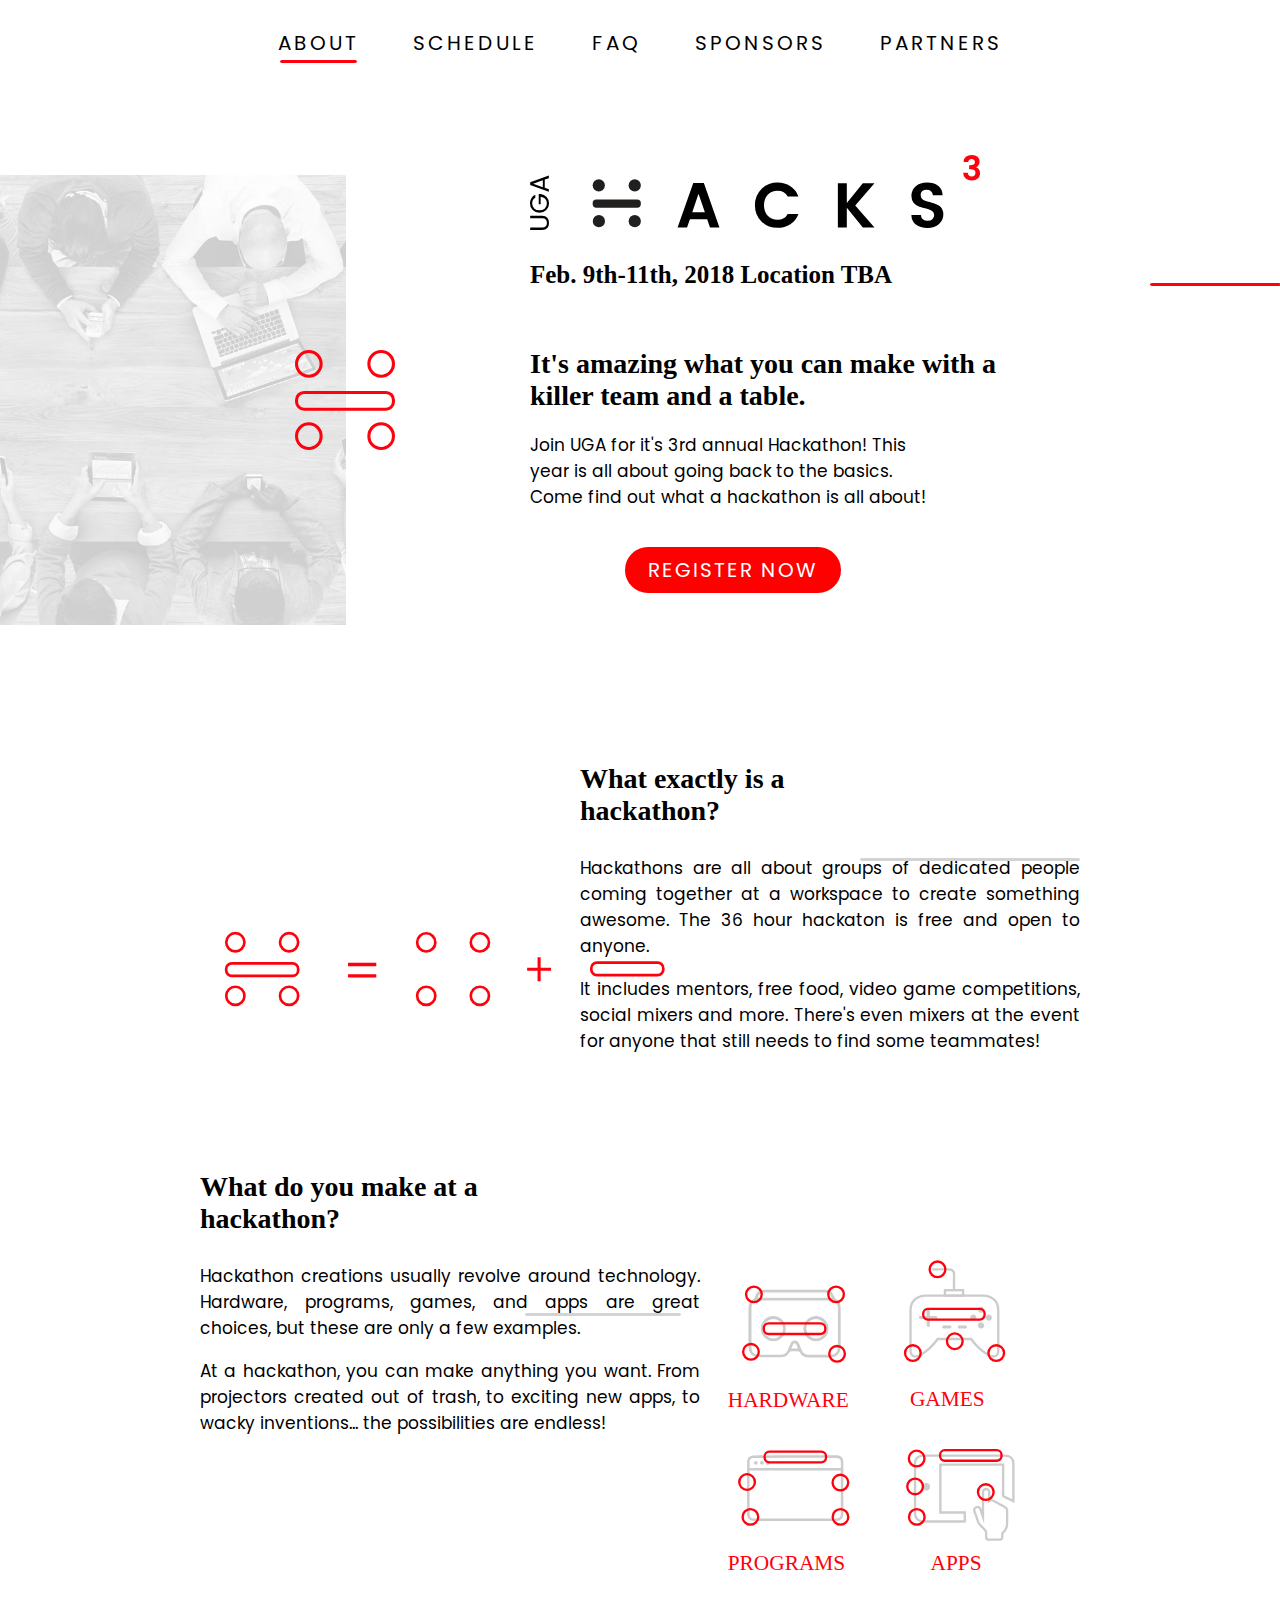
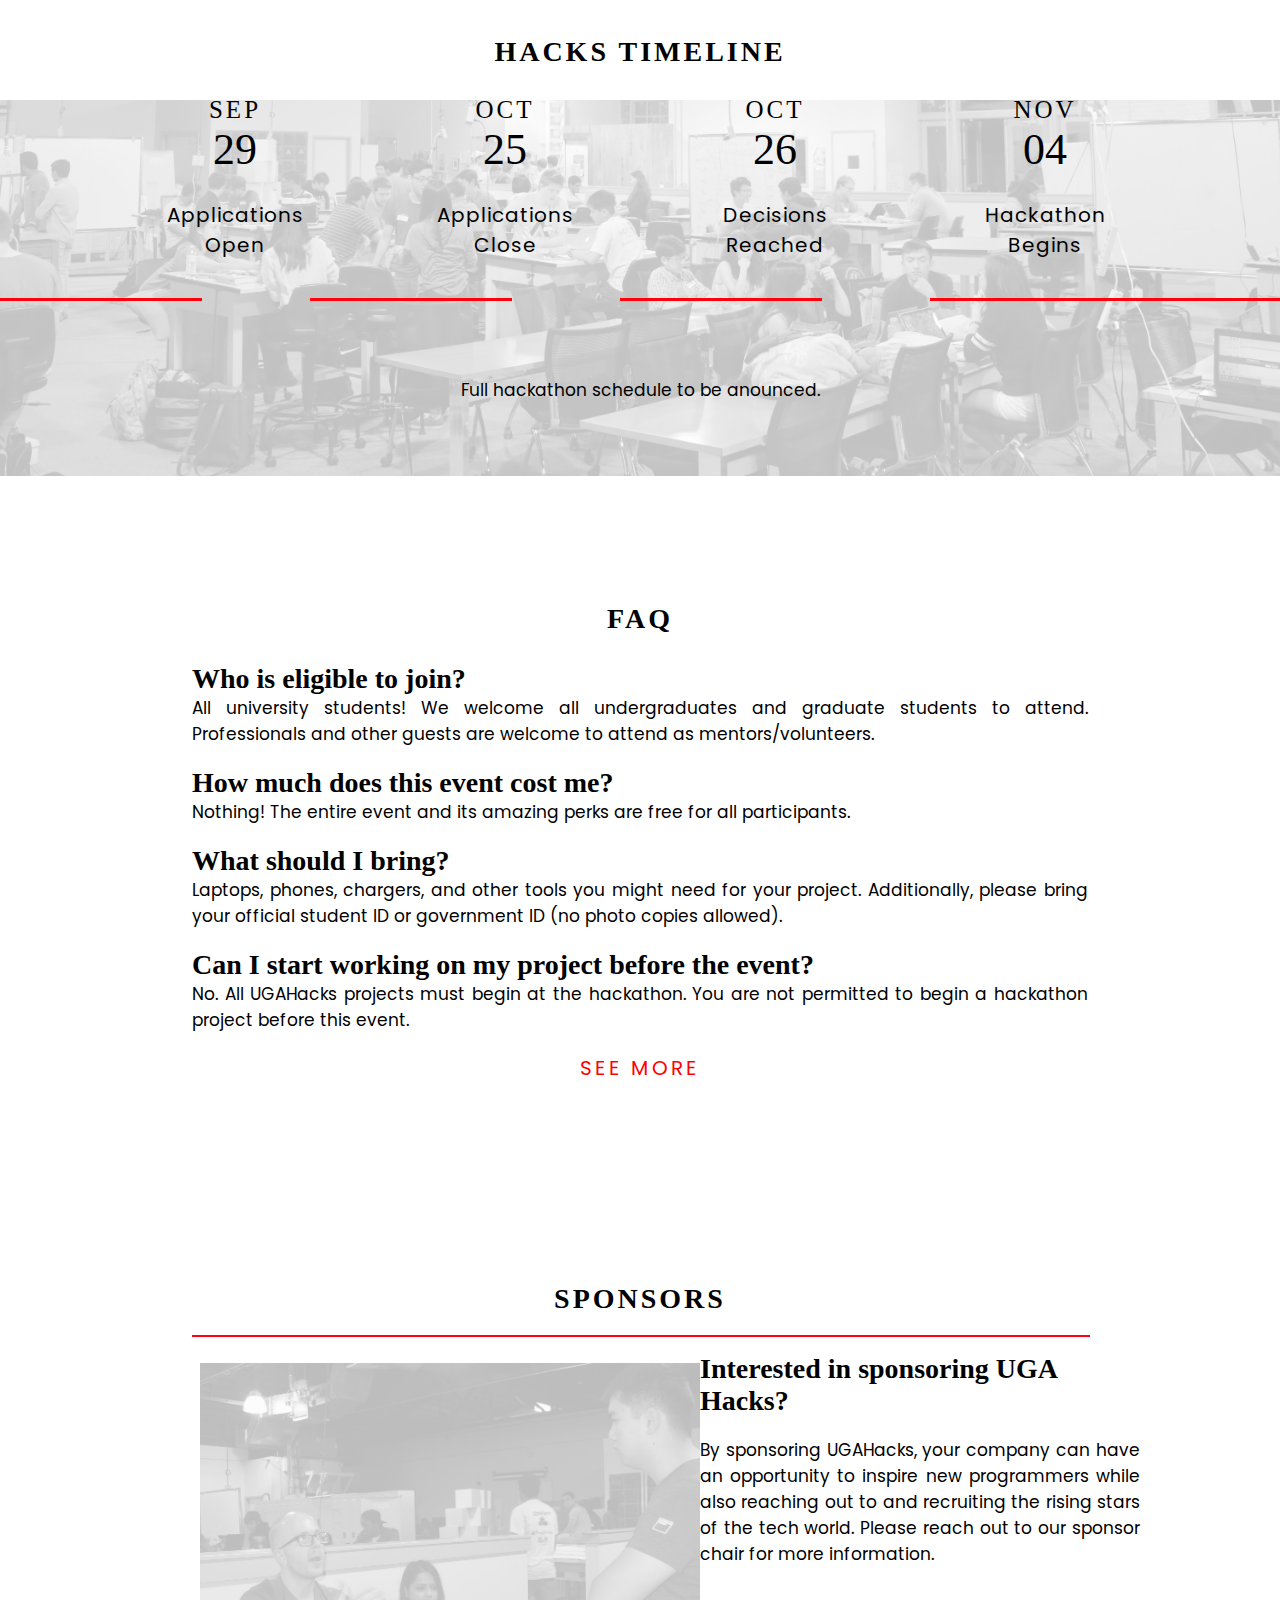
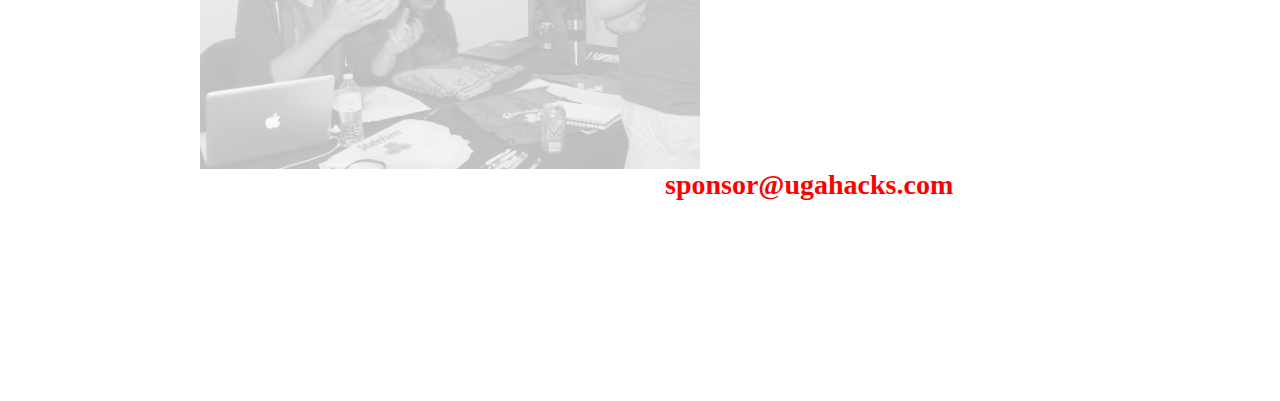
==== UGAHacks.html @ 985b86a6 "Initial Commit" ====
<html>
  <head>
    <meta charset="utf-8">
    <title>UGA Hacks</title>
    <link href='//fonts.googleapis.com/css?family=Poppins' rel='stylesheet'>
    <link rel="stylesheet" href="UGAhacksStyle.css">
  </head>
  <img
    class = "table-dudes"
    src = "landing_page/greyscale_image2.jpg"
    height = 450px;
  />
  <img
    class = "red-logo"
    src = "landing_page/logo_H.svg"
    height = 100px;
  />
  <body>
    <div id="header" class = "header">
      <div class = "content">
        <hr class="header-line" id="header-line" color="#ff000d" />
        <h1 id="0" onClick="reply_click(this.id)">ABOUT
          <!--<hr class="header-line" width=75px color="#ff000d" />-->
        </h1>
        <h1 id="1" onClick="reply_click(this.id)">SCHEDULE</h1>
        <h1 id="2" onClick="reply_click(this.id)">FAQ</h1>
        <h1 id="3" onClick="reply_click(this.id)">SPONSORS</h1>
        <h1 id="4" onClick="reply_click(this.id)">PARTNERS</h1>
      </div>
    </div>
    <img
      class = "UGA-Hacks"
      src = "landing_page/logo_horizontal.svg"
      alt = "UGA HACKS"
      height = 75px;
    />
    <h2 class = "date">Feb. 9th-11th, 2018  Location TBA</h2>
    <h3 class = "killer-team">It's amazing what you can make with a killer team and a table.</h3>
    <p class = "welcome">Join UGA for it's 3rd annual Hackathon! This year is all about going back to the basics. Come find out what a hackathon is all about!</p>
    <hr class="party-line" width="20%" color="#ff000d" />
    <a href=""><p class="register-now">REGISTER NOW</p></a>


    <img
      class="what-is-img"
      src="landing_page/whatisahack_icons.svg"
    />
    <h3 class="what-is">What exactly is a hackathon?</h3>
    <p class="hack-description">Hackathons are all about groups of dedicated people coming together at a workspace to create something awesome. The 36 hour hackaton is free and open to anyone.</p>
    <hr class="grey-line" width="20%" color="#D3D3D3"/>
    <p class="hack-description-2">It includes mentors, free food, video game competitions, social mixers and more. There's even mixers at the event for anyone that still needs to find some teammates!</p>

    <h3 class="what-make">What do you make at a hackathon?</h3>
    <p class="make-1">Hackathon creations usually revolve around technology. Hardware, programs, games, and apps are great choices, but these are only a few examples.</p>
    <p class="make-2">At a hackathon, you can make anything you want. From projectors created out of trash, to exciting new apps, to wacky inventions... the possibilities are endless!</p>
    <hr class="grey-line-2" width="20%" color="#D3D3D3"/>
    <img
      class="make-img"
      src="landing_page/whatdoyoumake_icons.svg"
    />

    <h3 class="title">HACKS TIMELINE</h3>

    <div class="timeline">
      <h3 class="months">SEP</h3>
      <h3 class="months">OCT</h3>
      <h3 class="months">OCT</h3>
      <h3 class="months">NOV</h3>
    </div>
    <div class="timeline2">
      <h3 class="day">29</h3>
      <h3 class="day">25</h3>
      <h3 class="day">26</h3>
      <h3 class="day">04</h3>
    </div>
    <div class="timeline-info">
      <h3 class="info">Applications Open</h3>
      <h3 class="info">Applications Close</h3>
      <h3 class="info">Decisions Reached</h3>
      <h3 class="info">Hackathon Begins</h3>
    </div>

    <hr class="timeline-line-1" color="#ff000d"/>
    <hr class="timeline-line-2" color="#ff000d"/>
    <hr class="timeline-line-3" color="#ff000d"/>
    <hr class="timeline-line-4" color="#ff000d"/>
    <hr class="timeline-line-5" color="#ff000d"/>

    <img
      class="hacks-people"
      src="landing_page/hacks-people.jpg"
    />
    <p class="TBA">Full hackathon schedule to be anounced.</p>

    <h3 id="schedule-title" class="title">HACKS SCHEDULE</h3>

    <table class="table-header">
      <tr><th>Friday</th><th>Saturday</th><th>Sunday</th></tr>
    </table>
    <table>
      <tr><td class="time">00 AM</td><td>Lorem ipsum lorem</td><td class="time">00 AM</td><td>Lorem ipsum lorem</td><td class="time">00 AM</td><td>Lorem ipsum lorem</td></tr>
      <tr><td class="time">00 AM</td><td>Lorem ipsum lorem</td><td class="time">00 AM</td><td>Lorem ipsum lorem</td><td class="time">00 AM</td><td>Lorem ipsum lorem</td></tr>
      <tr><td class="time">00 AM</td><td>Lorem ipsum lorem</td><td class="time">00 AM</td><td>Lorem ipsum lorem</td><td class="time">00 AM</td><td>Lorem ipsum lorem</td></tr>
      <tr><td class="time">00 AM</td><td>Lorem ipsum lorem</td><td class="time">00 AM</td><td>Lorem ipsum lorem</td><td class="time">00 AM</td><td>Lorem ipsum lorem</td></tr>
      <tr><td class="time">00 AM</td><td>Lorem ipsum lorem</td><td class="time">00 AM</td><td>Lorem ipsum lorem</td><td class="time">00 AM</td><td>Lorem ipsum lorem</td></tr>
    </table>

    <!--
    <img
      class="quetion-mark"
      src="landing_page/questionmark.svg"
    />
  -->

    <h3 class="title">FAQ</h3>
    <!--This is the FAQ-->
    <h3 class="question">Who is eligible to join?</h3>
    <p class="answer">All university students! We welcome all undergraduates and graduate students to attend. Professionals and other guests are welcome to attend as mentors/volunteers.</p>
    <h3 class="question">How much does this event cost me?</h3>
    <p class="answer">Nothing! The entire event and its amazing perks are free for all participants.</p>
    <h3 class="question">What should I bring?</h3>
    <p class="answer">Laptops, phones, chargers, and other tools you might need for your project. Additionally, please bring your official student ID or government ID (no photo copies allowed).</p>
    <h3 class="question">Can I start working on my project before the event?</h3>
    <p class="answer">No. All UGAHacks projects must begin at the hackathon. You are not permitted to begin a hackathon project before this event.</p>

    <div class="more-FAQ" id="more-FAQ">
      <h3 class="question">What if I don't have a team or idea?</h3>
      <p class="answer">Don't sweat it! You're free to join any existing team or form a new one when you get there. We'll also provide ample opportunities for hackers to meet each other and brainstorm some amazing ideas.</p>
      <h3 class="question">I want to volunteer and/or become a mentor!</h3>
      <p class="answer">Great! We love your excitement! Applications for volunteering/mentoring will be released later in the semester so check back soon.</p>
      <h3 class="question">How many people can I have on my team?</h3>
      <p class="answer">There's no hard limit but we recommend teams be at most 4 people.</p>
      <h3 class="question">What are the prizes and how can I win them?</h3>
      <p class="answer">Prizes will be a surprise :) and you can win them by participating in sponsored challenges - which will be announced at the hackathon - or by winning the judges' interest in your project.</p>
      <h3 class="question">Will I have to bring food?</h3>
      <p class="answer">You can if you want but we'll have food readily available for hackers. Please note that if you require any specific diets, we are not able to guarantee those accommodations.</p>
      <h3 class="question">Where can I sleep?</h3>
      <p class="answer">We'll have designated sleeping areas for hackers but they will be on a first come first serve basis. You will not allowed to reserve or save a space.</p>
      <h3 class="question">Do you offer travel reimbursement?</h3>
      <p class="answer">Please state that you are seeking a travel reimbursement on your application. Travel reimbursement will be issued on a case by case basis.</p>
      <h3 class="question">Can highschoolers participate?</h3>
      <p class="answer">We welcome all high schoolers who are interested. Please email us at hello@ugahacks.com for further information.</p>
      <h3 class="question">What's the Code of Conduct?</h3>
      <p class="answer">You can find out more by visiting the <a class="MLH-link" href="https://static.mlh.io/docs/mlh-code-of-conduct.pdf">MLH Code of Conduct page</a></p>
      <h3 class="question">I have more questions!</h3>
      <p class="answer">We'd love to answer them. Feel free to drop us an email at hello@ugahacks.com.</p>
    </div>
    <hr class="see-more-line" id="line" color="#ff000d"/>
    <p class="expand" id="expand">SEE MORE</p>

    <h3 class="title">SPONSORS</h3>

    <img
      class="sponsor-image"
      src="landing_page/hacks-sponsor.jpg"
    />

    <h3 class="sponsor-title">Interested in sponsoring UGA Hacks?</h3>
    <p class="sponsor-info">By sponsoring UGAHacks, your company can have an opportunity to inspire new programmers while also reaching out to and recruiting the rising stars of the tech world. Please reach out to our sponsor chair for more information.</p>
    <h3 class="sponsor-email">sponsor@ugahacks.com</h3>

    <div class = footer></div>
    <script src="UGAhacksScript2.js"></script>
  </body>
</html>
---- UGAhacksStyle.css ----
html {
  font-family: "Poppins", Verdana, sans-serif;
  text-align: center;
}
body {
  width: 100%;
  margin: 0px;
}

.header {
  width: 100%;
  position: fixed;
  height: 65px; /*75px*/
  background-color: white;
  box-shadow: inherit;
  padding-top: 15px; /*20px*/
  transition: .5s;
}

.content {
  width: 810px;
  margin: 0 auto;
  height: 65px;
  position: relative;
}

.table-dudes {
  position: absolute;
  padding-top: 175px;
  left: 0px;
}

.red-logo {
  position: absolute;
  padding-top: 350px;
  left: 295px;
}

.UGA-Hacks {
  float: left;
  margin-left: 530px;
  padding-top: 155px;
}

/* Header Element*/
h1 {
  text-align: center;
  display:inline-block;
  margin-left: 25px;
  margin-right: 25px;
  font-size: 20px;
  font-weight: normal;
  letter-spacing: 3px;
  background-color: white;
  cursor: pointer;
  -moz-user-select: -moz-none;
  -khtml-user-select: none;
  -webkit-user-select: none;
}

h1:hover {
  color: red;
}

.current-page {
  color: red;
}

.header-line {
  position: absolute;
  width: 75px;
  margin: 0px;
  border-radius: 20px;
  height: 1px;
  top: 45px;
  left: 45px;
  transition: .75s;
}

.date {
  padding-top: 10px;
  float: left;
  text-align: left;
  margin-left: 530;
  width: 500px;
  font-family: "Poppins Medium";
  font-size: 25px;
}

h3 {
  font-family: "Poppins SemiBold";
  font-size: 28px;
  text-align: left;
}

.killer-team {
  padding-top: 10px;
  float: left;
  margin-left: 530;
  width: 500px;
  margin-bottom: 0px;
}
p {
  font-size: 17px;
}

.welcome {
  margin-top: 20px;
  text-align: left;
  float: left;
  margin-left: 530;
  width: 400px;
}

.party-line {
    position: absolute;
    right: 0px;
    top: 275px;
    width: 10%;
    border-top-left-radius:20px;
    border-bottom-left-radius: 20px;
    height: 1px;
    z-index: -1;
}

.register-now {
  border: 3px solid red;
  float: left;
  margin-left: 625;
  font-size: 20px;
  letter-spacing: 2px;
  width: 200px;
  padding: 5px;
  border-radius: 30px;
  color: white;
  background-color: red;
  transition: .2s;
}

a {
    color: inherit;
    outline: inherit;
    text-decoration: inherit;
  }

.register-now:hover {
  background-color: white;
  color: red;
}

.what-is-img {
  position: absolute;
  left: 0px;
  width: 900px;
  top: 800px;
  z-index: -1;
}

.what-is {
  float: right;
  width: 225px;
  margin-top: 150px;
  margin-right: 475px;
  clear: both;
}

.hack-description {
  float: right;
  margin-top: 0px;
  margin-right: 200px;
  text-align: justify;
  width: 500px;
  clear: both;
}

.grey-line {
  position: absolute;
  right: 200px;
  top: 850px;
  width: 17%;
  border-radius: 20px;
  height: 1px;
  z-index: -1;
}

.hack-description-2 {
  float: right;
  margin-top: 0px;
  margin-right: 200px;
  text-align: justify;
  width: 500px;
  clear: both;
}

.what-make {
  float left;
  margin-left: 200px;
  padding-top: 100px;
  clear: both;
  width: 300px;
}

.make-1 {
  float left;
  margin-left: 200px;
  clear: both;
  width: 500px;
  text-align: justify;
}

.make-2 {
  float left;
  margin-left: 200px;
  clear: both;
  width: 500px;
  text-align: justify;
}

.grey-line-2 {
  position: absolute;
  left: 525px;
  top: 1305px;
  width: 12%;
  border-radius: 20px;
  height: 1px;
  z-index: -1;
}

.make-img {
  position: absolute;
  right: 100px;
  width: 620px;
  top: 1110px;
  z-index: -1;
}

.title {
  text-align: center;
  margin-top: 200px;
  letter-spacing: 3px;
}

.timeline, .timeline2, .timeline-info {
  display: flex;
  justify-content: space-around;
  align-content: center;
  margin-right: 100px;
  margin-left: 100px;
}

.timeline-info {
  margin-top: 25px;
}

.months {
  font-family: "Poppins SemiBold";
  font-weight: normal;
  font-size: 25px;
  letter-spacing: 3px;
  width: 65px;
  text-align: center;
  margin: auto;
}

.day {
  font-family: "Poppins Medium";
  font-weight: normal;
  font-size: 44px;
  width: 140px;
  text-align: center;
  margin: auto;
}

.info {
  font-weight: normal;
  font-size: 20px;
  width: 140px;
  font-family: "Poppins";
  text-align: center;
  margin: auto;
  letter-spacing: 1px;
}

.timeline-line-1, .timeline-line-2, .timeline-line-3, .timeline-line-4, .timeline-line-5 {
  height: 1px;
  width: 200px;
  position: absolute;
  top: 1890px; /*1890*/
  z-index: -1;
}
.timeline-line-2 {
  left: 310px;
}
.timeline-line-3 {
  left: 620;
}
.timeline-line-4 {
  left: 930;
}
.timeline-line-5 {
  right: 0px;
}

.hacks-people {
  position: absolute;
  top: 1700px;
  left:0px;
  z-index: -2;
  width: 100%;
}

.TBA {
  padding-top: 100px;
}

#schedule-title {
  display: none;
}

table {
  table-layout: fixed;
  border-collapse: collapse;
  width: 80%;
  margin: auto;
  text-align: center;
  display: none;
}

.question {
  margin: auto;
  width: 70%;
}

.answer {
  margin: auto;
  padding-bottom: 20px;
  width: 70%;
  text-align: justify;
}

.MLH-link {
  text-decoration: underline;
  color: red;
}

.see-more-line {
  position: absolute;
  top: 2927px;
  width: 70%;
  margin-left: 15%;
  z-index: -1;
}

.expand {
  letter-spacing: 3px;
  font-size: 20px;
  width: 180px;
  margin: auto;
  background-color: white;
  text-align: center;
  margin-top: 0px;
  margin-bottom: 20px;
  color: red;
  cursor: pointer;
  -moz-user-select: -moz-none;
  -khtml-user-select: none;
  -webkit-user-select: none;
}

.more-FAQ {
  display: none;
}

.sponsor-image {
  width: 500px;
  float: left;
  margin-left: 200px;
  margin-top: 20px;
}

.sponsor-title {
  width: 400px;
  margin: 0 auto;
  padding-left: 450px;
  padding-top: 10px;
}

.sponsor-info {
  text-align: justify;
  width: 475px;
  margin: 0 auto;
  padding-left: 525px;
  padding-top: 20px;
}

.sponsor-email {
  margin: 0 auto;
  width: 100px;
  padding-left: 150px;
  padding-top: 50px;
  color: red;
}

.footer {
  width: 100%;
  height: 200px;
}

@media (max-width: 780px) {
  .header {
    display: none;
  }
}
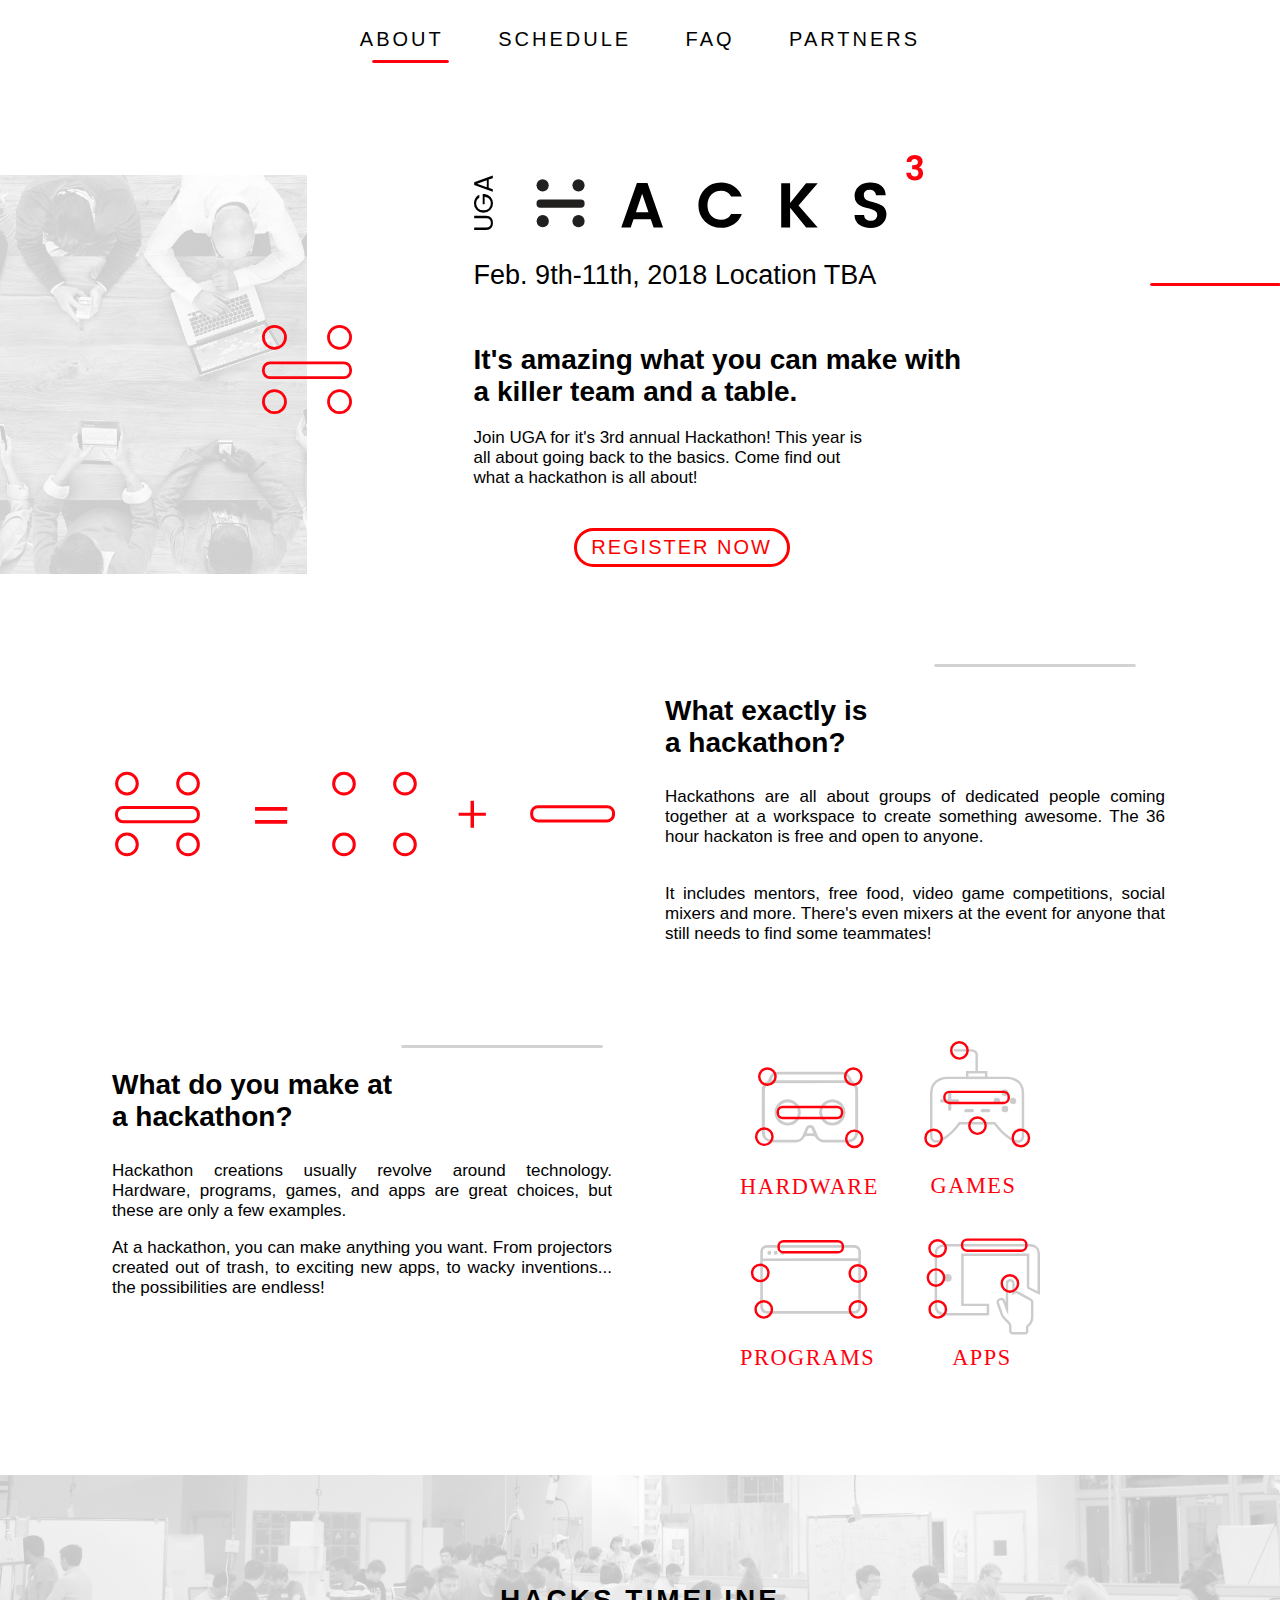
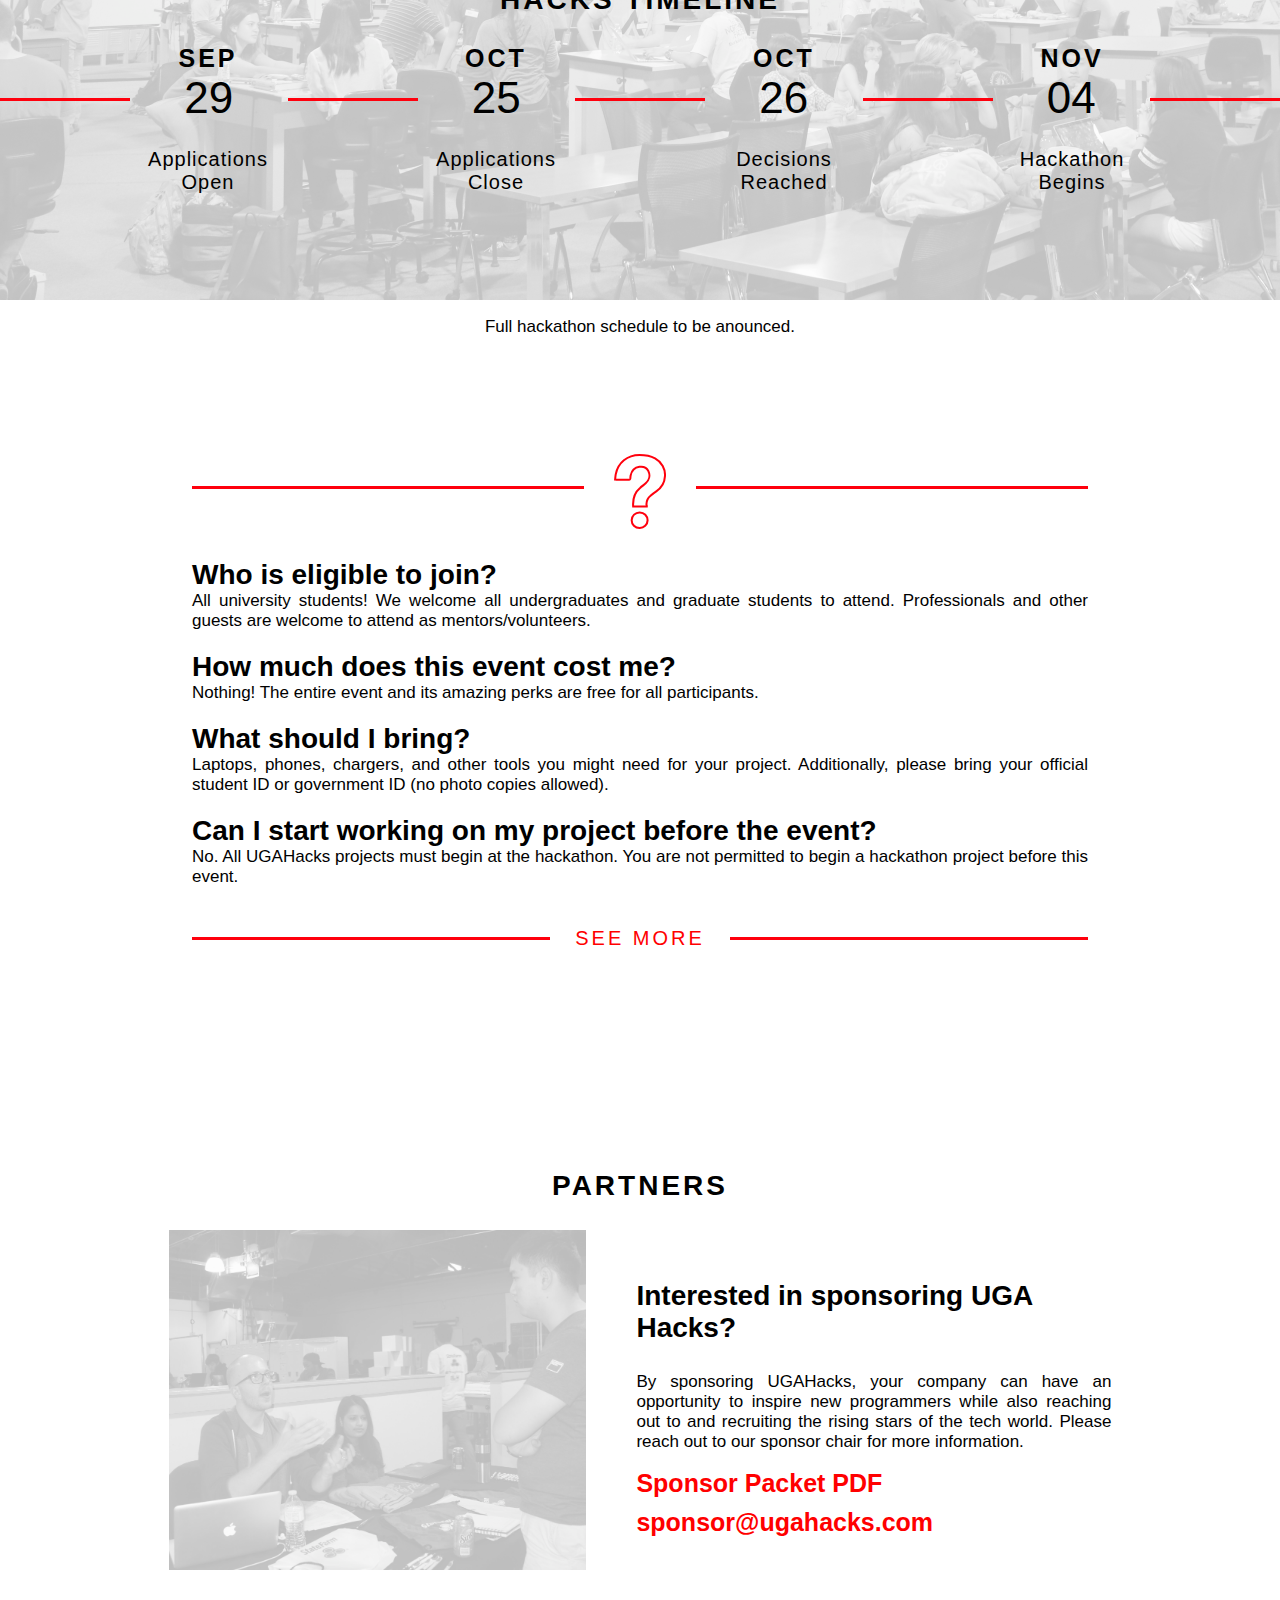
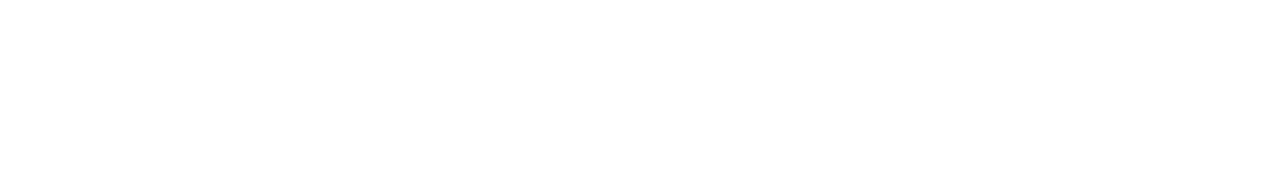
==== commit d2e9566d: "Makeing more responsive" ====
--- a/UGAHacks.html
+++ b/UGAHacks.html
@@ -1,95 +1,122 @@
 <html>
   <head>
     <meta charset="utf-8">
+    <meta name="viewport" content="width=device-width">
     <title>UGA Hacks</title>
-    <link href='//fonts.googleapis.com/css?family=Poppins' rel='stylesheet'>
+    <!--<link href='//fonts.googleapis.com/css?family=Poppins' rel='stylesheet'>-->
     <link rel="stylesheet" href="UGAhacksStyle.css">
   </head>
-  <img
-    class = "table-dudes"
-    src = "landing_page/greyscale_image2.jpg"
-    height = 450px;
-  />
-  <img
-    class = "red-logo"
-    src = "landing_page/logo_H.svg"
-    height = 100px;
-  />
   <body>
+    <!-- This first section is the header menu,
+         both normal and colapsed
+      -->
     <div id="header" class = "header">
       <div class = "content">
         <hr class="header-line" id="header-line" color="#ff000d" />
-        <h1 id="0" onClick="reply_click(this.id)">ABOUT
-          <!--<hr class="header-line" width=75px color="#ff000d" />-->
-        </h1>
+        <h1 id="0" onClick="reply_click(this.id)">ABOUT</h1>
         <h1 id="1" onClick="reply_click(this.id)">SCHEDULE</h1>
         <h1 id="2" onClick="reply_click(this.id)">FAQ</h1>
-        <h1 id="3" onClick="reply_click(this.id)">SPONSORS</h1>
-        <h1 id="4" onClick="reply_click(this.id)">PARTNERS</h1>
+        <h1 id="3" onClick="reply_click(this.id)">PARTNERS</h1>
       </div>
     </div>
-    <img
-      class = "UGA-Hacks"
-      src = "landing_page/logo_horizontal.svg"
-      alt = "UGA HACKS"
-      height = 75px;
-    />
-    <h2 class = "date">Feb. 9th-11th, 2018  Location TBA</h2>
-    <h3 class = "killer-team">It's amazing what you can make with a killer team and a table.</h3>
-    <p class = "welcome">Join UGA for it's 3rd annual Hackathon! This year is all about going back to the basics. Come find out what a hackathon is all about!</p>
-    <hr class="party-line" width="20%" color="#ff000d" />
-    <a href=""><p class="register-now">REGISTER NOW</p></a>
-
-
-    <img
-      class="what-is-img"
-      src="landing_page/whatisahack_icons.svg"
-    />
-    <h3 class="what-is">What exactly is a hackathon?</h3>
-    <p class="hack-description">Hackathons are all about groups of dedicated people coming together at a workspace to create something awesome. The 36 hour hackaton is free and open to anyone.</p>
-    <hr class="grey-line" width="20%" color="#D3D3D3"/>
-    <p class="hack-description-2">It includes mentors, free food, video game competitions, social mixers and more. There's even mixers at the event for anyone that still needs to find some teammates!</p>
-
-    <h3 class="what-make">What do you make at a hackathon?</h3>
-    <p class="make-1">Hackathon creations usually revolve around technology. Hardware, programs, games, and apps are great choices, but these are only a few examples.</p>
-    <p class="make-2">At a hackathon, you can make anything you want. From projectors created out of trash, to exciting new apps, to wacky inventions... the possibilities are endless!</p>
-    <hr class="grey-line-2" width="20%" color="#D3D3D3"/>
-    <img
-      class="make-img"
-      src="landing_page/whatdoyoumake_icons.svg"
-    />
-
-    <h3 class="title">HACKS TIMELINE</h3>
-
-    <div class="timeline">
-      <h3 class="months">SEP</h3>
-      <h3 class="months">OCT</h3>
-      <h3 class="months">OCT</h3>
-      <h3 class="months">NOV</h3>
+    <div id="colapsed-menu-button">
+      <hr class="menu-line" width="35px" color="#D3D3D3" />
+      <hr class="menu-line" width="35px" color="#D3D3D3" />
+      <hr class="menu-line" width="35px" color="#D3D3D3" />
     </div>
-    <div class="timeline2">
-      <h3 class="day">29</h3>
-      <h3 class="day">25</h3>
-      <h3 class="day">26</h3>
-      <h3 class="day">04</h3>
-    </div>
-    <div class="timeline-info">
-      <h3 class="info">Applications Open</h3>
-      <h3 class="info">Applications Close</h3>
-      <h3 class="info">Decisions Reached</h3>
-      <h3 class="info">Hackathon Begins</h3>
+    <div id="colapsed-menu">
+      <div id="exit-menu">X</div>
+      <h4 id="0" onClick="reply_click(this.id)">ABOUT</h4>
+      <h4 id="1" onClick="reply_click(this.id)">SCHEDULE</h4>
+      <h4 id="2" onClick="reply_click(this.id)">FAQ</h4>
+      <h4 id="3" onClick="reply_click(this.id)">PARTNERS</h4>
     </div>
 
-    <hr class="timeline-line-1" color="#ff000d"/>
-    <hr class="timeline-line-2" color="#ff000d"/>
-    <hr class="timeline-line-3" color="#ff000d"/>
-    <hr class="timeline-line-4" color="#ff000d"/>
-    <hr class="timeline-line-5" color="#ff000d"/>
+    <!-- This section is the content you first see
+      -->
+    <img
+      class = "table-dudes"
+      src = "landing_page/greyscale_image2.jpg"
+    />
+    <img
+      class = "red-logo"
+      src = "landing_page/logo_H.svg"
+    />
+    <div class = "front-page">
+      <img
+        class = "UGA-Hacks"
+        src = "landing_page/logo_horizontal.svg"
+        alt = "UGA HACKS"
+        height = 75px;
+      />
+      <h2 class = "date">Feb. 9th-11th, 2018  Location TBA</h2>
+      <h3 class = "killer-team">It's amazing what you can make with a killer team and a table.</h3>
+      <p class = "welcome">Join UGA for it's 3rd annual Hackathon! This year is all about going back to the basics. Come find out what a hackathon is all about!</p>
+      <a href=""><p class="register-now">REGISTER NOW</p></a>
+    </div>
+    <hr class="party-line" width="20%" color="#ff000d" />
 
-    <img
-      class="hacks-people"
-      src="landing_page/hacks-people.jpg"
-    />
+    <!-- This section is a continuation of the about page
+      -->
+    <div class="flex-content-1">
+      <img
+        class="what-is-img"
+        src="landing_page/whatisahack_icons.svg"
+      />
+      <div class="what-is-a-hackathon">
+        <h3 class="what-is">What exactly is a hackathon?</h3>
+        <p class="hack-description">Hackathons are all about groups of dedicated people coming together at a workspace to create something awesome. The 36 hour hackaton is free and open to anyone.</p>
+        <hr class="grey-line" width="20%" color="#D3D3D3"/>
+        <p class="hack-description-2">It includes mentors, free food, video game competitions, social mixers and more. There's even mixers at the event for anyone that still needs to find some teammates!</p>
+      </div>
+    </div>
+    <div class="flex-content-2">
+      <div class="what-make-hackathon">
+        <h3 class="what-make">What do you make at a hackathon?</h3>
+        <p class="make-1">Hackathon creations usually revolve around technology. Hardware, programs, games, and apps are great choices, but these are only a few examples.</p>
+        <p class="make-2">At a hackathon, you can make anything you want. From projectors created out of trash, to exciting new apps, to wacky inventions... the possibilities are endless!</p>
+        <hr class="grey-line-2" width="20%" color="#D3D3D3"/>
+      </div>
+      <img
+        class="make-img"
+        src="landing_page/whatdoyoumake_icons.svg"
+      />
+    </div>
+
+    <div id=schedule-scroll></div>
+    <div class=timeline-container>
+      <h3 class="timeline-title">HACKS TIMELINE</h3>
+      <div class="timeline">
+        <h3 class="months">SEP</h3>
+        <h3 class="months">OCT</h3>
+        <h3 class="months">OCT</h3>
+        <h3 class="months">NOV</h3>
+      </div>
+      <div class="timeline2">
+        <hr class="timeline-line" color="#ff000d"/>
+        <h3 class="day">29</h3>
+        <hr class="timeline-line" color="#ff000d"/>
+        <h3 class="day">25</h3>
+        <hr class="timeline-line" color="#ff000d"/>
+        <h3 class="day">26</h3>
+        <hr class="timeline-line" color="#ff000d"/>
+        <h3 class="day">04</h3>
+        <hr class="timeline-line" color="#ff000d"/>
+      </div>
+      <div class="timeline-info">
+        <h3 class="info">Applications Open</h3>
+        <h3 class="info">Applications Close</h3>
+        <h3 class="info">Decisions Reached</h3>
+        <h3 class="info">Hackathon Begins</h3>
+      </div>
+    </div>
+    <!-- This section is for a schedule
+      <hr class="timeline-line-1" color="#ff000d"/>
+      <hr class="timeline-line-2" color="#ff000d"/>
+      <hr class="timeline-line-3" color="#ff000d"/>
+      <hr class="timeline-line-4" color="#ff000d"/>
+      <hr class="timeline-line-5" color="#ff000d"/>
+    -->
     <p class="TBA">Full hackathon schedule to be anounced.</p>
 
     <h3 id="schedule-title" class="title">HACKS SCHEDULE</h3>
@@ -104,15 +131,14 @@
       <tr><td class="time">00 AM</td><td>Lorem ipsum lorem</td><td class="time">00 AM</td><td>Lorem ipsum lorem</td><td class="time">00 AM</td><td>Lorem ipsum lorem</td></tr>
       <tr><td class="time">00 AM</td><td>Lorem ipsum lorem</td><td class="time">00 AM</td><td>Lorem ipsum lorem</td><td class="time">00 AM</td><td>Lorem ipsum lorem</td></tr>
     </table>
-
-    <!--
-    <img
-      class="quetion-mark"
-      src="landing_page/questionmark.svg"
-    />
-  -->
-
-    <h3 class="title">FAQ</h3>
+    <div class="FAQ-header" id="FAQ-header">
+      <hr class="FAQ-line" color="#ff000d"/>
+      <img
+        class="question-mark"
+        src="landing_page/question-mark.svg"
+      />
+      <hr class="FAQ-line" color="#ff000d"/>
+    </div>
     <!--This is the FAQ-->
     <h3 class="question">Who is eligible to join?</h3>
     <p class="answer">All university students! We welcome all undergraduates and graduate students to attend. Professionals and other guests are welcome to attend as mentors/volunteers.</p>
@@ -145,20 +171,27 @@
       <h3 class="question">I have more questions!</h3>
       <p class="answer">We'd love to answer them. Feel free to drop us an email at hello@ugahacks.com.</p>
     </div>
-    <hr class="see-more-line" id="line" color="#ff000d"/>
-    <p class="expand" id="expand">SEE MORE</p>
+    <div class="see-more">
+      <hr class="see-more-line" color="#ff000d"/>
+      <p class="expand" id="expand">SEE MORE</p>
+      <hr class="see-more-line" color="#ff000d"/>
+    </div>
 
-    <h3 class="title">SPONSORS</h3>
+    <div>
+    <h3 class="title" id="partners">PARTNERS</h3>
 
-    <img
-      class="sponsor-image"
-      src="landing_page/hacks-sponsor.jpg"
-    />
-
-    <h3 class="sponsor-title">Interested in sponsoring UGA Hacks?</h3>
-    <p class="sponsor-info">By sponsoring UGAHacks, your company can have an opportunity to inspire new programmers while also reaching out to and recruiting the rising stars of the tech world. Please reach out to our sponsor chair for more information.</p>
-    <h3 class="sponsor-email">sponsor@ugahacks.com</h3>
-
+    <div class="sponsor-flex">
+      <img
+        class="sponsor-image"
+        src="landing_page/hacks-sponsor.jpg"
+      />
+      <div class="sponsor-description">
+        <h3 class="sponsor-title">Interested in sponsoring UGA Hacks?</h3>
+        <p class="sponsor-info">By sponsoring UGAHacks, your company can have an opportunity to inspire new programmers while also reaching out to and recruiting the rising stars of the tech world. Please reach out to our sponsor chair for more information.</p>
+        <a href=sponsorship_package.pdf><h3 class="sponsor-packet">Sponsor Packet PDF</h3></a>
+        <h3 class="sponsor-email">sponsor@ugahacks.com</h3>
+      </div>
+    </div>
     <div class = footer></div>
     <script src="UGAhacksScript2.js"></script>
   </body>
--- a/UGAhacksStyle.css
+++ b/UGAhacksStyle.css
@@ -6,42 +6,6 @@
   width: 100%;
   margin: 0px;
 }
-
-.header {
-  width: 100%;
-  position: fixed;
-  height: 65px; /*75px*/
-  background-color: white;
-  box-shadow: inherit;
-  padding-top: 15px; /*20px*/
-  transition: .5s;
-}
-
-.content {
-  width: 810px;
-  margin: 0 auto;
-  height: 65px;
-  position: relative;
-}
-
-.table-dudes {
-  position: absolute;
-  padding-top: 175px;
-  left: 0px;
-}
-
-.red-logo {
-  position: absolute;
-  padding-top: 350px;
-  left: 295px;
-}
-
-.UGA-Hacks {
-  float: left;
-  margin-left: 530px;
-  padding-top: 155px;
-}
-
 /* Header Element*/
 h1 {
   text-align: center;
@@ -57,15 +21,50 @@
   -khtml-user-select: none;
   -webkit-user-select: none;
 }
-
 h1:hover {
   color: red;
 }
-
-.current-page {
-  color: red;
-}
-
+h3 {
+  /*font-family: "Poppins SemiBold";*/
+  font-weight: 600;
+  font-size: 28px;
+  text-align: left;
+}
+h4 {
+  cursor: pointer;
+  -moz-user-select: -moz-none;
+  -khtml-user-select: none;
+  -webkit-user-select: none;
+  font-weight: normal;
+  letter-spacing: 3px;
+  font-size: 20px;
+  text-align: right;
+  margin: 5px;
+}
+p {
+  font-size: 17px;
+}
+a {
+  color: inherit;
+  outline: inherit;
+  text-decoration: inherit;
+}
+
+.header {
+  width: 100%;
+  position: fixed;
+  height: 65px; /*75px*/
+  background-color: white;
+  box-shadow: inherit;
+  padding-top: 15px; /*20px*/
+  transition: .5s;
+}
+.content {
+  width: 810px;
+  margin: 0 auto;
+  height: 65px;
+  position: relative;
+}
 .header-line {
   position: absolute;
   width: 75px;
@@ -73,165 +72,218 @@
   border-radius: 20px;
   height: 1px;
   top: 45px;
-  left: 45px;
+  left: 137px;
   transition: .75s;
+}
+
+#colapsed-menu-button {
+  position: fixed;
+  top: 30px;
+  right: 30px;
+  cursor: pointer;
+  background-color: white;
+  border-radius: 10px;
+  width: 45px;
+  display: none;
+}
+
+#colapsed-menu-button:hover {
+  background-color: #D3D3D3;
+}
+
+#colapsed-menu-button:hover .menu-line {
+  background-color: white;
+  border-color: white;
+}
+
+#colapsed-menu {
+  position: fixed;
+  top: 30px;
+  right: 30px;
+  background-color: white;
+  border-radius: 10px;
+  display: none;
+}
+
+#exit-menu {
+  color: red;
+  font-size: 20px;
+  text-align: right;
+  margin: 5px;
+  cursor: pointer;
+  -moz-user-select: -moz-none;
+  -khtml-user-select: none;
+  -webkit-user-select: none;
+}
+
+.menu-line {
+  height: 1px;
+}
+
+.table-dudes {
+  z-index: -1;
+  position: absolute;
+  padding-top: 175px;
+  left: 0px;
+  width: 24%;
+}
+.red-logo {
+  z-index: -1;
+  position: absolute;
+  padding-top: 350px;
+  left: 20.5%;
+  width: 7%;
+}
+
+.front-page {
+  float: left;
+  margin-left: 37%;
+  padding-top: 155px;
+}
+
+.UGA-Hacks {
+  margin-left: 0px;
+  float: left;
+  margin-bottom: 30px;
 }
 
 .date {
   padding-top: 10px;
-  float: left;
   text-align: left;
-  margin-left: 530;
-  width: 500px;
-  font-family: "Poppins Medium";
-  font-size: 25px;
-}
-
-h3 {
-  font-family: "Poppins SemiBold";
-  font-size: 28px;
-  text-align: left;
+  width: 500px;
+  /*font-family: "Poppins Medium";*/
+  font-weight: 500;
+  font-size: 27px;
 }
 
 .killer-team {
-  padding-top: 10px;
-  float: left;
-  margin-left: 530;
+  padding-top: 25px;
   width: 500px;
   margin-bottom: 0px;
-}
-p {
-  font-size: 17px;
 }
 
 .welcome {
   margin-top: 20px;
   text-align: left;
-  float: left;
-  margin-left: 530;
   width: 400px;
 }
 
 .party-line {
-    position: absolute;
-    right: 0px;
-    top: 275px;
-    width: 10%;
-    border-top-left-radius:20px;
-    border-bottom-left-radius: 20px;
-    height: 1px;
-    z-index: -1;
+  position: absolute;
+  right: 0px;
+  top: 275px;
+  width: 10%;
+  border-top-left-radius:20px;
+  border-bottom-left-radius: 20px;
+  height: 1px;
+  z-index: -1;
 }
 
 .register-now {
+  margin-top: 40px;
   border: 3px solid red;
-  float: left;
-  margin-left: 625;
+  margin-left: 100px;
   font-size: 20px;
   letter-spacing: 2px;
   width: 200px;
   padding: 5px;
   border-radius: 30px;
+  color: red;
+  background-color: white;
+  transition: .2s;
+}
+
+.register-now:hover {
+  background-color: red;
   color: white;
-  background-color: red;
-  transition: .2s;
-}
-
-a {
-    color: inherit;
-    outline: inherit;
-    text-decoration: inherit;
-  }
-
-.register-now:hover {
-  background-color: white;
-  color: red;
+}
+
+.flex-content-1, .flex-content-2 {
+  clear: both;
+  display: flex;
+  justify-content: center;
+  padding-top: 80px;
 }
 
 .what-is-img {
-  position: absolute;
-  left: 0px;
-  width: 900px;
-  top: 800px;
+  width: 500px;
+  padding-right: 50px;
+}
+
+.what-is-a-hackathon {
+  width: 500px;
+}
+
+.what-is {
+  width: 225px;
+  text-align: left;
+}
+
+.hack-description {
+  text-align: justify;
+  width: 500px;
+}
+
+.grey-line {
+  position: relative;
+  right: -120px;
+  top: -200px;
+  width: 200px;
+  border-radius: 20px;
+  height: 1px;
   z-index: -1;
 }
 
-.what-is {
-  float: right;
-  width: 225px;
-  margin-top: 150px;
-  margin-right: 475px;
-  clear: both;
-}
-
-.hack-description {
-  float: right;
-  margin-top: 0px;
-  margin-right: 200px;
+.hack-description-2 {
   text-align: justify;
   width: 500px;
-  clear: both;
-}
-
-.grey-line {
-  position: absolute;
-  right: 200px;
-  top: 850px;
-  width: 17%;
+}
+
+.what-make-hackathon {
+  width: 500px;
+}
+
+.what-make {
+  width: 300px;
+}
+
+.make-1 {
+  width: 500px;
+  text-align: justify;
+}
+
+.make-2 {
+  width: 500px;
+  text-align: justify;
+}
+
+.grey-line-2 {
+  position: relative;
+  right: -140px;
+  top: -270px;
+  width: 200px;
   border-radius: 20px;
   height: 1px;
   z-index: -1;
 }
 
-.hack-description-2 {
-  float: right;
-  margin-top: 0px;
-  margin-right: 200px;
-  text-align: justify;
-  width: 500px;
-  clear: both;
-}
-
-.what-make {
-  float left;
-  margin-left: 200px;
-  padding-top: 100px;
-  clear: both;
+.make-img {
   width: 300px;
-}
-
-.make-1 {
-  float left;
-  margin-left: 200px;
-  clear: both;
-  width: 500px;
-  text-align: justify;
-}
-
-.make-2 {
-  float left;
-  margin-left: 200px;
-  clear: both;
-  width: 500px;
-  text-align: justify;
-}
-
-.grey-line-2 {
-  position: absolute;
-  left: 525px;
-  top: 1305px;
-  width: 12%;
-  border-radius: 20px;
-  height: 1px;
   z-index: -1;
-}
-
-.make-img {
-  position: absolute;
-  right: 100px;
-  width: 620px;
-  top: 1110px;
-  z-index: -1;
+  padding-left: 10%;
+  padding-right: 10%;
+}
+
+.timeline-container {
+  background-image: url("landing_page/hacks-people.jpg");
+  background-size: 1500px;
+  background-repeat: no-repeat;
+  height: 400px;
+  padding-bottom: 25px;
+  margin-top: 100px;
+  display: flex;
+  flex-direction: column;
+  justify-content: center;
 }
 
 .title {
@@ -240,12 +292,20 @@
   letter-spacing: 3px;
 }
 
+.timeline-title {
+  text-align: center;
+  letter-spacing: 3px;
+}
 .timeline, .timeline2, .timeline-info {
   display: flex;
   justify-content: space-around;
-  align-content: center;
-  margin-right: 100px;
-  margin-left: 100px;
+  align-content: space-between;
+  margin-right: 5%;
+  margin-left: 5%;
+}
+
+.timeline2 {
+  margin: 0px;
 }
 
 .timeline-info {
@@ -253,8 +313,8 @@
 }
 
 .months {
-  font-family: "Poppins SemiBold";
-  font-weight: normal;
+  /*font-family: "Poppins SemiBold";*/
+  font-weight: 600;
   font-size: 25px;
   letter-spacing: 3px;
   width: 65px;
@@ -263,10 +323,10 @@
 }
 
 .day {
-  font-family: "Poppins Medium";
-  font-weight: normal;
+  /*font-family: "Poppins Medium";*/
+  font-weight: 500;
   font-size: 44px;
-  width: 140px;
+  width: 50px;
   text-align: center;
   margin: auto;
 }
@@ -275,30 +335,17 @@
   font-weight: normal;
   font-size: 20px;
   width: 140px;
-  font-family: "Poppins";
+  /*font-family: "Poppins";*/
   text-align: center;
   margin: auto;
   letter-spacing: 1px;
 }
 
-.timeline-line-1, .timeline-line-2, .timeline-line-3, .timeline-line-4, .timeline-line-5 {
-  height: 1px;
-  width: 200px;
-  position: absolute;
-  top: 1890px; /*1890*/
-  z-index: -1;
-}
-.timeline-line-2 {
-  left: 310px;
-}
-.timeline-line-3 {
-  left: 620;
-}
-.timeline-line-4 {
-  left: 930;
-}
-.timeline-line-5 {
-  right: 0px;
+.timeline-line {
+  height: 1px;
+  width: 10%;
+  margin: 0px;
+  margin-top: 25px;
 }
 
 .hacks-people {
@@ -309,10 +356,6 @@
   width: 100%;
 }
 
-.TBA {
-  padding-top: 100px;
-}
-
 #schedule-title {
   display: none;
 }
@@ -326,11 +369,29 @@
   display: none;
 }
 
+.FAQ-header {
+  display: flex;
+  justify-content: center;
+  align-content: center;
+  align-items: center;
+  width: 70%;
+  margin: auto;
+}
+.question-mark {
+  padding: 30px;
+  height: 75px;
+  padding-top: 100px;
+}
+.FAQ-line {
+  width: 45%;
+  height: 1px;
+  margin-top: 70px;
+}
+
 .question {
   margin: auto;
   width: 70%;
 }
-
 .answer {
   margin: auto;
   padding-bottom: 20px;
@@ -343,23 +404,26 @@
   color: red;
 }
 
+.see-more {
+  display: flex;
+  justify-content: center;
+  align-content: center;
+  align-items: center;
+  width: 70%;
+  margin: auto;
+}
+
 .see-more-line {
-  position: absolute;
-  top: 2927px;
-  width: 70%;
-  margin-left: 15%;
-  z-index: -1;
+  width: 40%;
+  height: 1px;
 }
 
 .expand {
   letter-spacing: 3px;
   font-size: 20px;
   width: 180px;
-  margin: auto;
   background-color: white;
   text-align: center;
-  margin-top: 0px;
-  margin-bottom: 20px;
   color: red;
   cursor: pointer;
   -moz-user-select: -moz-none;
@@ -371,43 +435,216 @@
   display: none;
 }
 
+.sponsor-flex {
+  display: flex;
+  justify-content: center;
+  align-content: center;
+  align-items: center;
+}
+
 .sponsor-image {
-  width: 500px;
-  float: left;
-  margin-left: 200px;
-  margin-top: 20px;
+  height: 340px;
+}
+
+.sponsor-description {
+  padding-left: 50px;
 }
 
 .sponsor-title {
   width: 400px;
-  margin: 0 auto;
-  padding-left: 450px;
-  padding-top: 10px;
 }
 
 .sponsor-info {
   text-align: justify;
   width: 475px;
-  margin: 0 auto;
-  padding-left: 525px;
-  padding-top: 20px;
-}
-
-.sponsor-email {
-  margin: 0 auto;
-  width: 100px;
-  padding-left: 150px;
-  padding-top: 50px;
+}
+
+.sponsor-email, .sponsor-packet {
   color: red;
+  margin-top: 10px;
+  margin-bottom: 10px;
+  font-size: 25px;
+}
+
+.sponsor-packet:hover {
+  text-decoration: underline;
 }
 
 .footer {
   width: 100%;
   height: 200px;
 }
-
-@media (max-width: 780px) {
+@media (max-width: 1300px) {
+  .red-logo {
+    padding-top: 325px;
+  }
+}
+@media (max-width: 1200px) {
+  .red-logo {
+    padding-top: 300px;
+  }
+  .what-is-img {
+    width: 400px;
+  }
+  .make-img {
+    width: 250px;
+  }
+}
+@media (max-width: 1100px) {
+  .red-logo {
+    padding-top: 290px;
+  }
+}
+@media (max-width: 1000px) {  
+  .red-logo {
+    padding-top: 280px;
+  }
+  .party-line, .red-logo, .table-dudes {
+    display: none;
+  }
+  .front-page {
+    float: none;
+    margin-left: auto;
+    margin-right: auto;
+  }
+  .UGA-Hacks {
+    float: none;
+    margin-left: auto;
+    margin-right: auto;
+  }
+  .UGA-Hacks, .killer-team, .date, .welcome {
+    text-align: center;
+    margin-left: auto;
+    margin-right: auto;
+  }
+  .register-now {
+    margin-left: auto;
+    margin-right: auto;
+  }
+  .flex-content-1 {
+    display: block;
+  }
+  .flex-content-2 {
+    flex-direction: column-reverse;
+    align-items: center;
+  }
+  .what-is-a-hackathon, .what-make-hackathon {
+    margin: auto;
+  }
+  .what-is-img {
+    width: 400px;
+    margin: 50px;
+    padding: 0px;
+    margin-bottom: 100px;
+  }
+  .make-img {
+    width: 300px;
+  }
+  .info {
+    font-size: 15px;
+  }
+  .sponsor-info {
+    width: 420px;
+  }
+  .sponsor-description {
+    padding: 0px;
+  }
+  .sponsor-flex {
+    flex-flow: column;
+  }
+}
+@media (max-width: 750px) {
   .header {
     display: none;
   }
-}
+  .table-dudes {
+    display: none;
+  }
+  .red-logo {
+    display: none;
+  }
+  .what-is-a-hackathon, .what-make-hackathon {
+    width: 450px;
+  }
+  .hack-description, .hack-description-2, .make-1, .make-2{
+    width: 450px;
+  }
+  .grey-line-2 {
+    top: -330;
+    width: 150px;
+  }
+  #colapsed-menu-button {
+    display: inherit;
+  }
+  .months {
+    font-size: 20px;
+  }
+  .day {
+    font-size: 35px;
+  }
+  .info {
+    font-size: 13px;
+    width: 100px;
+  }
+  .question {
+    font-size: 22px;
+  }
+  .answer {
+    font-size: 15px;
+  }
+}
+@media (max-width: 650px) {
+  .UGA-Hacks {
+    height: 60px;
+  }
+  .date {
+    font-size: 20px;
+  }
+  .killer-team {
+    width: 425px;
+    font-size: 22px;
+  }
+  .welcome {
+    font-size: 15px;
+  }
+  .what-is, .what-make {
+    font-size: 22px;
+  }
+  .what-is {
+    width: 180px;
+  }
+  .what-make {
+    width: 230px;
+  }
+  .hack-description, .hack-description-2, .make-1, .make-2{
+    font-size: 15px;
+    width: 400;
+  }
+  .what-is-a-hackathon, .what-make-hackathon {
+    width: 400px;
+  }
+  .grey-line {
+    top: -180px;
+    right: -100px;
+    width: 170px;
+  }
+  .grey-line-2 {
+    top: -260px;
+    right: -110px;
+    width: 170px;
+  }
+  .sponsor-image {
+    height: 300px;
+  }
+  .sponsor-title {
+    font-size: 22px;
+    width: 300px;
+  }
+  .sponsor-info {
+    font-size: 15px;
+    width: 370px;
+  }
+  .sponsor-email, .sponsor-packet {
+    font-size: 22px;
+  }
+}
